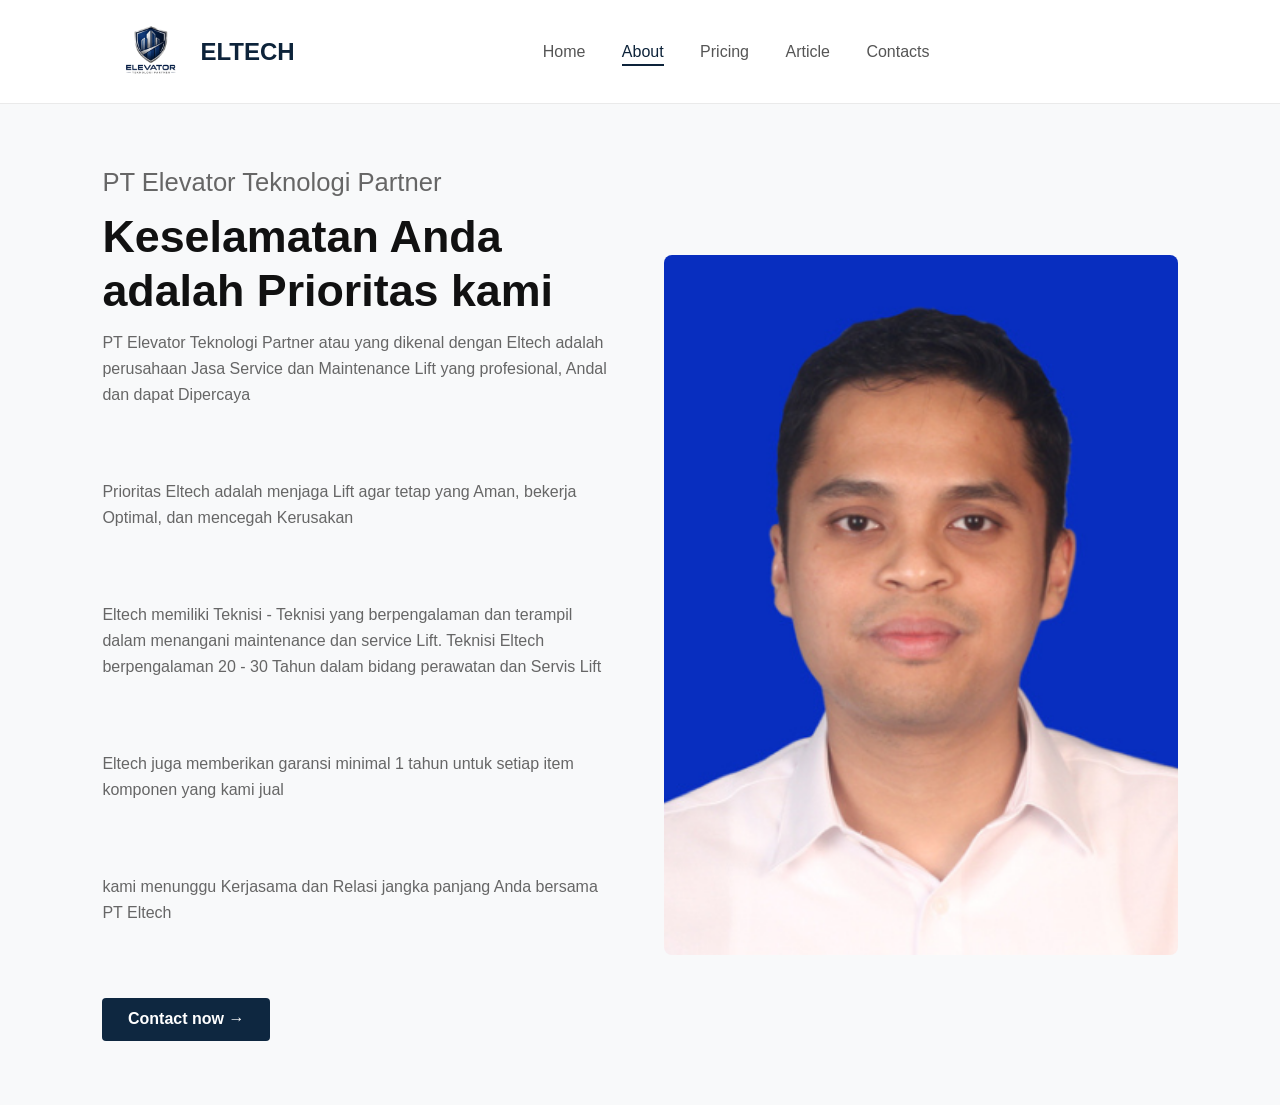
==== About.html @ d8658429 "Update code" ====
<HTML><!-- Navigation Bar -->
<header class="navbar">
    <title>ELTECH Elevator</title>
  <!-- Menghubungkan file CSS -->
  <link rel="stylesheet" href="Eltech.css">
  <div class="logo">
    <img src="logo.png" alt="Eltech Logo" class="Logo-img">
    <span>ELTECH</span>
  </div>
  <nav class="nav-links">
    <a href="index.html">Home</a>
    <a href="About.html" class="active">About</a>
    <a href="Pricing.html">Pricing</a>
    <a href="Article.html">Article</a>
    <a href="Contacts.html">Contacts</a>
  </nav>
  <div class="auth-buttons">
    <!--a href="#" class="btn-login">Log in</!--a-->
    <!--a-- href="#" class="btn-signup">Sign up</!--a-->
  </div>
</header>

<!-- Hero Section -->
<section class="hero">
  <div class="hero-content">
    <span class="sub-heading">PT Elevator Teknologi Partner</span>
    <h1>Keselamatan Anda adalah Prioritas kami</h1>
    <p>PT Elevator Teknologi Partner atau yang dikenal dengan Eltech adalah perusahaan Jasa Service dan Maintenance Lift yang profesional, Andal dan dapat Dipercaya</p>
    <p>Prioritas Eltech adalah menjaga Lift agar tetap yang Aman, bekerja Optimal, dan mencegah Kerusakan </p>
    <p>Eltech memiliki Teknisi - Teknisi yang berpengalaman dan terampil dalam menangani maintenance dan service Lift. Teknisi Eltech berpengalaman 20 - 30 Tahun dalam bidang perawatan dan Servis Lift</p>
    <p>Eltech juga memberikan garansi minimal 1 tahun untuk setiap item komponen yang kami jual</p>
    <p>kami menunggu Kerjasama dan Relasi jangka panjang Anda bersama PT Eltech</p>
    <a href="ContactNow.html" class="btn-cta">Contact now &rarr;</a>
  </div>
  <div class="hero-image">
    <img src="Untitled design (1).png" alt="tes">
  </div>
</section>

</HTML>
---- Eltech.css ----
* {
  box-sizing: border-box;
  margin: 0;
  padding: 0;
  font-family: 'Segoe UI', Tahoma, Geneva, Verdana, sans-serif;
}

/* Navbar */
.navbar {
  display: flex;
  justify-content: space-between;
  align-items: center;
  padding: 1.2rem 8%;
  background-color: #ffffff;
  border-bottom: 1px solid #eaeaea;
}

.logo {
  display: flex;
  align-items: center; /* Menyeseuaikan posisi vertikal agar sejajar di tengah */
  gap: 0.5px;
  font-weight: 800;
  font-size: 1.5rem;
  color: #0d233a;
}

.logo-img {
  height: 65px;        /* Atur tinggi logo sesuai kebutuhan */
  width: auto;         /* Mempertahankan rasio lebar gambar */
}
.nav-links a {
  margin: 0 1rem;
  text-decoration: none;
  color: #555;
  font-weight: 500;
}

.nav-links a.active, .nav-links a:hover {
  color: #0d233a;
  border-bottom: 2px solid #0d233a;
  padding-bottom: 4px;
}

.auth-buttons {
  display: flex;
  align-items: center;
  gap: 1rem;
}

.btn-login {
  text-decoration: none;
  color: #333;
}

.btn-signup {
  text-decoration: none;
  background-color: #0e2740;
  color: #fff;
  padding: 0.6rem 1.2rem;
  border-radius: 4px;
}

/* Hero Section */
.hero {
  display: grid;
  grid-template-columns: 1fr 1fr;
  align-items: center;
  padding: 4rem 8%;
  background-color: #f8f9fa;
  gap: 3rem;
}

.hero-content .sub-heading {
  color: #666;
  font-size: 1.6rem;
}


.hero-content h1 {
  font-size: 2.8rem;
  color: #111;
  margin: 0.8rem 0;
  line-height: 1.2;
}

.hero-content p {
  color: #666;
  margin-bottom: 4.5rem;
  line-height: 1.6;
}

.btn-cta {
  display: inline-block;
  background-color: #0e2740;
  color: #fff;
  padding: 0.8rem 1.6rem;
  border-radius: 4px;
  text-decoration: none;
  font-weight: 600;
}

.hero-image img {
  width: 100%;
  border-radius: 8px;
  object-fit: cover;
}

/* Responsif untuk Layar HP */
@media (max-width: 768px) {
  .hero {
    grid-template-columns: 1fr;
  }
  .nav-links {
    display: none; /* Dapat diganti dengan toggle hamburger menu */
  }
}
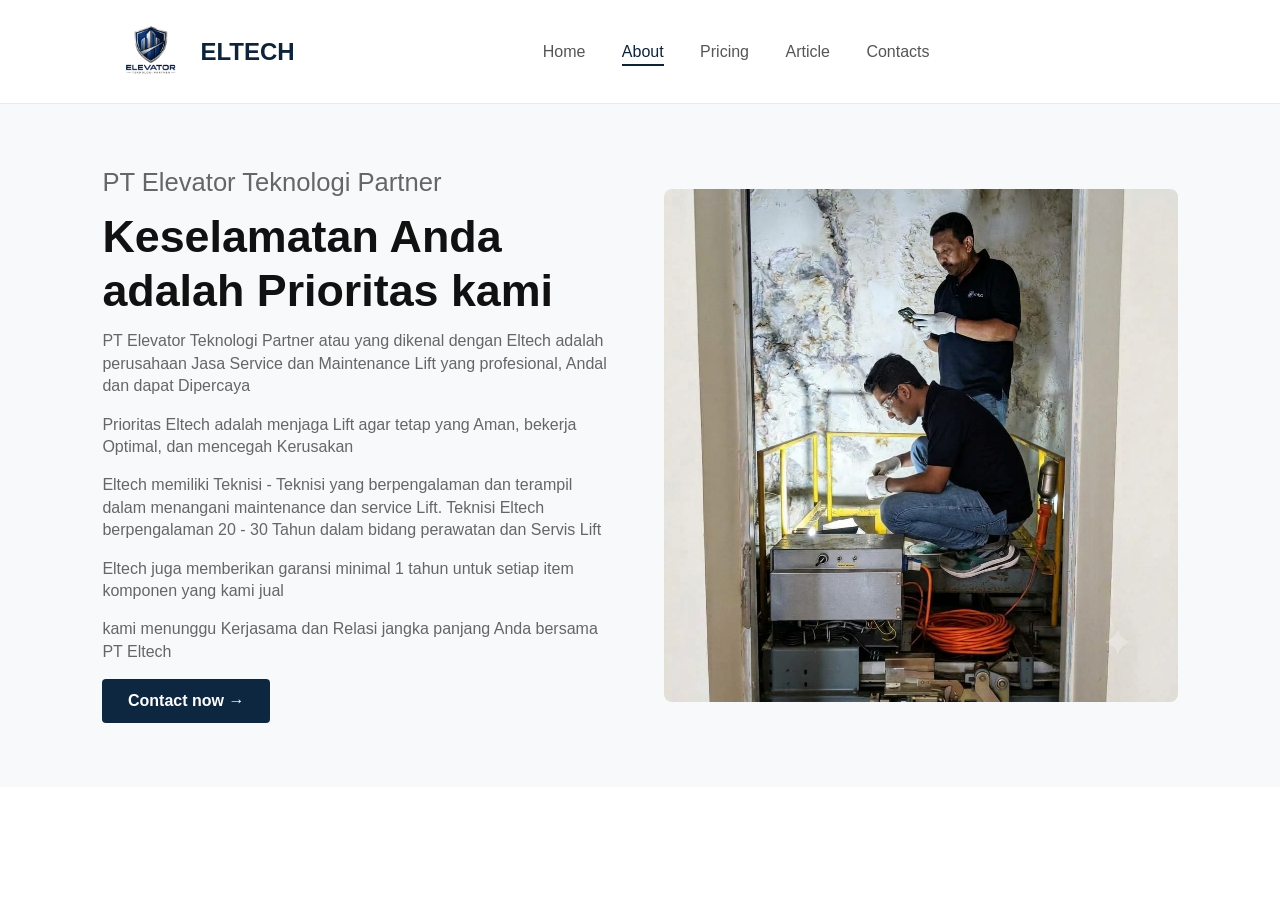
==== commit 45e279a2: "Update website" ====
--- a/About.html
+++ b/About.html
@@ -30,10 +30,10 @@
     <p>Eltech memiliki Teknisi - Teknisi yang berpengalaman dan terampil dalam menangani maintenance dan service Lift. Teknisi Eltech berpengalaman 20 - 30 Tahun dalam bidang perawatan dan Servis Lift</p>
     <p>Eltech juga memberikan garansi minimal 1 tahun untuk setiap item komponen yang kami jual</p>
     <p>kami menunggu Kerjasama dan Relasi jangka panjang Anda bersama PT Eltech</p>
-    <a href="ContactNow.html" class="btn-cta">Contact now &rarr;</a>
+    <a href="https://wa.me/6289674714790?text=Halo%20ELTECH,%20saya%20ingin%20bertanya%20mengenai%20layanan%20elevator" target="_blank" class="btn-cta">Contact now &rarr;</a>
   </div>
   <div class="hero-image">
-    <img src="Untitled design (1).png" alt="tes">
+    <img src="Pekerja Eltech.jpg" alt="tes">
   </div>
 </section>
 
--- a/Eltech.css
+++ b/Eltech.css
@@ -85,8 +85,8 @@
 
 .hero-content p {
   color: #666;
-  margin-bottom: 4.5rem;
-  line-height: 1.6;
+  margin-bottom: 1rem;
+  line-height: 1.4;
 }
 
 .btn-cta {
@@ -113,4 +113,193 @@
   .nav-links {
     display: none; /* Dapat diganti dengan toggle hamburger menu */
   }
+}
+/* --- Pricing Page Styling --- */
+.pricing-section {
+    padding: 50px 20px;
+    text-align: center;
+    max-width: 1200px;
+    margin: 0 auto;
+}
+
+.pricing-title {
+    font-size: 2.2rem;
+    margin-bottom: 10px;
+    color: #333;
+}
+
+.pricing-subtitle {
+    color: #666;
+    margin-bottom: 40px;
+    font-size: 1rem;
+}
+
+/* Container utama Flexbox (Kiri & Kanan) */
+.pricing-container {
+    display: flex;
+    justify-content: center;
+    gap: 30px;
+    flex-wrap: wrap; /* Menyusun ke bawah jika layar HP */
+}
+
+/* Kartu Produk/Layanan */
+.pricing-card {
+    background: #ffffff;
+    border: 1px solid #e0e0e0;
+    border-radius: 12px;
+    overflow: hidden;
+    width: 100%;
+    max-width: 450px;
+    box-shadow: 0 4px 15px rgba(0, 0, 0, 0.08);
+    display: flex;
+    flex-direction: column;
+    transition: transform 0.3s ease, box-shadow 0.3s ease;
+}
+
+.pricing-card:hover {
+    transform: translateY(-5px);
+    box-shadow: 0 8px 25px rgba(0, 0, 0, 0.12);
+}
+
+/* Gambar Building */
+.pricing-img {
+    width: 100%;
+    height: 250px;
+    object-fit: cover;
+}
+
+/* Konten Dalam Kartu */
+.pricing-content {
+    padding: 25px;
+    text-align: left;
+    display: flex;
+    flex-direction: column;
+    flex-grow: 1;
+}
+
+.pricing-content h2 {
+    font-size: 1.4rem;
+    margin-bottom: 10px;
+    color: #222;
+}
+
+.price {
+    font-size: 1.25rem;
+    font-weight: bold;
+    color: #0056b3;
+    margin-bottom: 20px;
+}
+
+.features {
+    list-style: none;
+    padding: 0;
+    margin-bottom: 25px;
+}
+
+.features li {
+    margin-bottom: 10px;
+    padding-left: 22px;
+    position: relative;
+    font-size: 0.95rem;
+    color: #444;
+}
+
+.features li::before {
+    content: "✓";
+    position: absolute;
+    left: 0;
+    color: #28a745;
+    font-weight: bold;
+}
+
+/* Tombol */
+.btn-pricing {
+    margin-top: auto;
+    display: block;
+    padding: 12px 20px;
+    background-color: #0056b3;
+    color: white;
+    text-align: center;
+    text-decoration: none;
+    border-radius: 6px;
+    font-weight: bold;
+    transition: background-color 0.2s ease;
+}
+
+.btn-pricing:hover {
+    background-color: #003d80;
+}
+
+/* --- Contact Page Styling --- */
+.contact-section {
+    padding: 60px 20px;
+    text-align: center;
+    max-width: 1100px;
+    margin: 0 auto;
+}
+
+.contact-title {
+    font-size: 2.2rem;
+    margin-bottom: 10px;
+    color: #333;
+}
+
+.contact-subtitle {
+    color: #666;
+    margin-bottom: 40px;
+    font-size: 1rem;
+}
+
+.contact-container {
+    display: flex;
+    justify-content: center;
+    gap: 30px;
+    flex-wrap: wrap; /* Menyesuaikan tata letak ke bawah saat dibuka di HP */
+}
+
+.contact-card {
+    background: #ffffff;
+    border: 1px solid #e0e0e0;
+    border-radius: 12px;
+    padding: 30px 20px;
+    width: 100%;
+    max-width: 320px;
+    box-shadow: 0 4px 15px rgba(0, 0, 0, 0.05);
+    display: flex;
+    flex-direction: column;
+    align-items: center;
+    transition: transform 0.3s ease, box-shadow 0.3s ease;
+}
+
+.contact-card:hover {
+    transform: translateY(-5px);
+    box-shadow: 0 8px 25px rgba(0, 0, 0, 0.1);
+}
+
+.contact-icon {
+    font-size: 2.5rem;
+    margin-bottom: 15px;
+}
+
+.contact-card h3 {
+    font-size: 1.25rem;
+    margin-bottom: 10px;
+    color: #222;
+}
+
+.contact-card p {
+    color: #555;
+    font-size: 0.95rem;
+    line-height: 1.6;
+    margin: 0;
+}
+
+.contact-card a {
+    color: #0056b3;
+    text-decoration: none;
+    font-weight: 600;
+}
+
+.contact-card a:hover {
+    text-decoration: underline;
 }
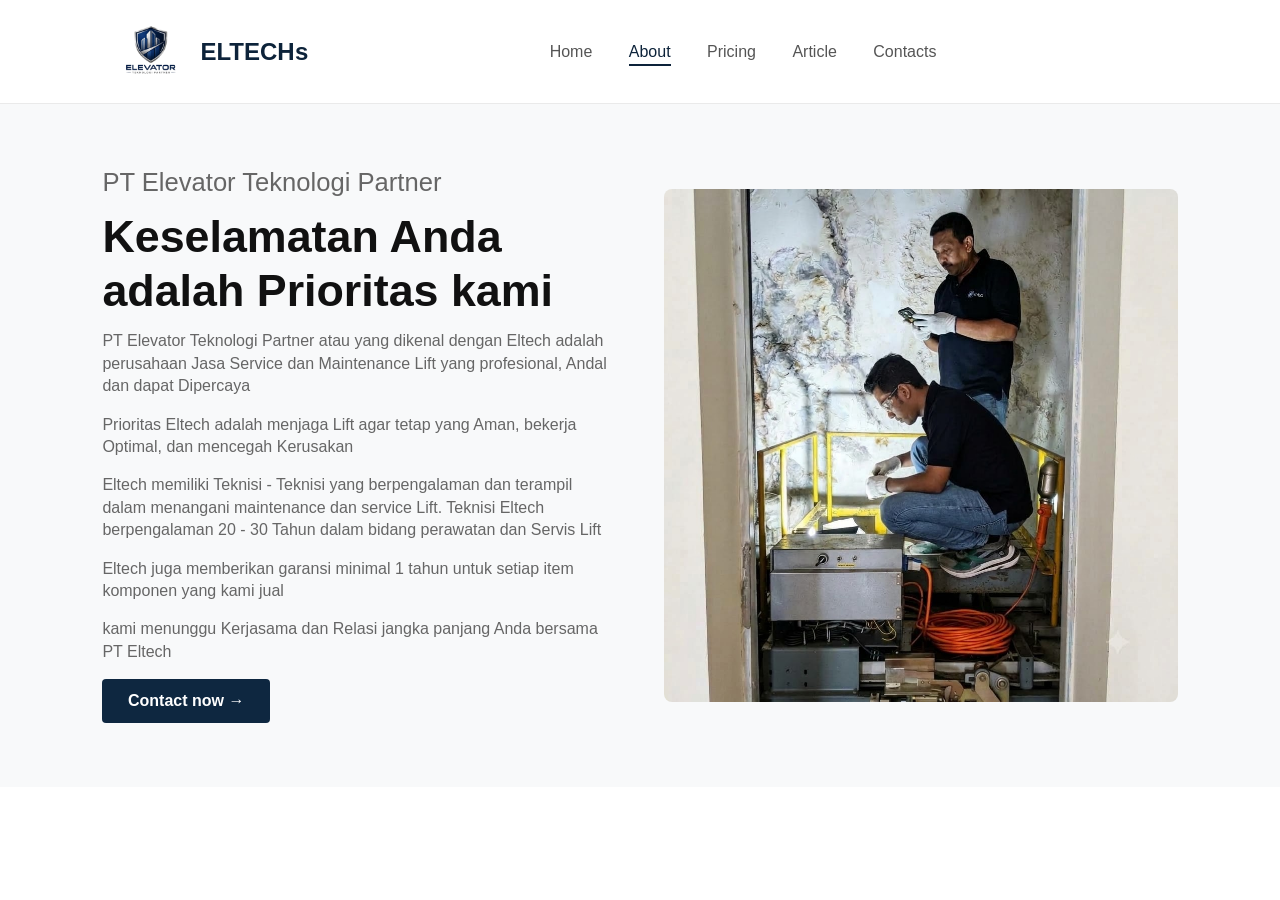
==== commit d7012624: "Update Bugs" ====
--- a/About.html
+++ b/About.html
@@ -1,11 +1,12 @@
 <HTML><!-- Navigation Bar -->
+<head><meta name="viewport" content="width=device-width, initial-scale=1.0"></head>
 <header class="navbar">
     <title>ELTECH Elevator</title>
   <!-- Menghubungkan file CSS -->
   <link rel="stylesheet" href="Eltech.css">
   <div class="logo">
     <img src="logo.png" alt="Eltech Logo" class="Logo-img">
-    <span>ELTECH</span>
+    <span>ELTECH</span>s
   </div>
   <nav class="nav-links">
     <a href="index.html">Home</a>
--- a/Eltech.css
+++ b/Eltech.css
@@ -118,7 +118,7 @@
 .pricing-section {
     padding: 50px 20px;
     text-align: center;
-    max-width: 1200px;
+    max-width: 100%;
     margin: 0 auto;
 }
 
@@ -149,7 +149,7 @@
     border-radius: 12px;
     overflow: hidden;
     width: 100%;
-    max-width: 450px;
+    max-width: 100%;
     box-shadow: 0 4px 15px rgba(0, 0, 0, 0.08);
     display: flex;
     flex-direction: column;
@@ -234,7 +234,7 @@
 .contact-section {
     padding: 60px 20px;
     text-align: center;
-    max-width: 1100px;
+    max-width: 100%;
     margin: 0 auto;
 }
 
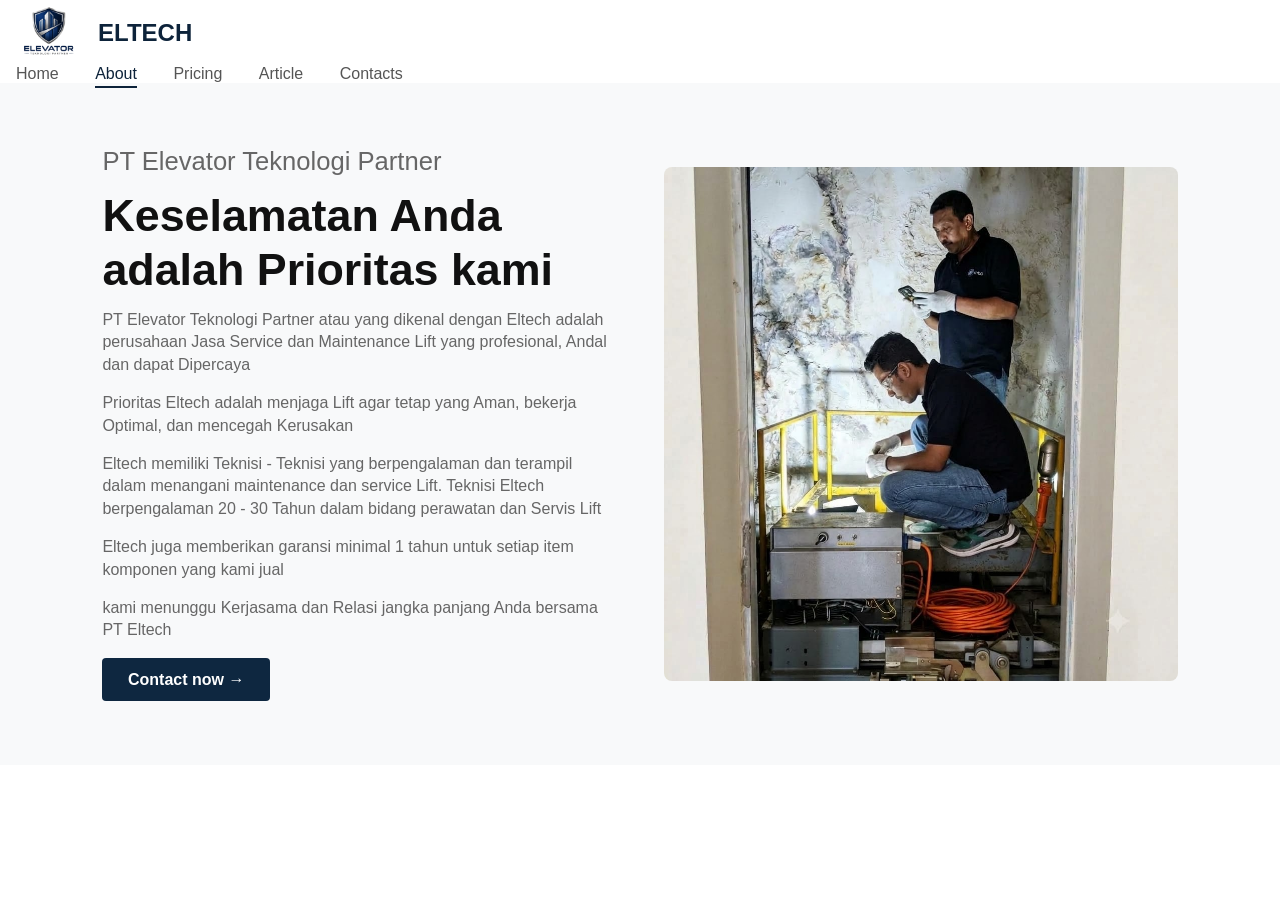
==== commit 28d50786: "EDIT CSS NAVBAR HP DAN ABOUT KELEBIHAN s" ====
--- a/About.html
+++ b/About.html
@@ -6,7 +6,7 @@
   <link rel="stylesheet" href="Eltech.css">
   <div class="logo">
     <img src="logo.png" alt="Eltech Logo" class="Logo-img">
-    <span>ELTECH</span>s
+    <span>ELTECH</span>
   </div>
   <nav class="nav-links">
     <a href="index.html">Home</a>
--- a/Eltech.css
+++ b/Eltech.css
@@ -6,13 +6,39 @@
 }
 
 /* Navbar */
-.navbar {
-  display: flex;
-  justify-content: space-between;
-  align-items: center;
-  padding: 1.2rem 8%;
-  background-color: #ffffff;
-  border-bottom: 1px solid #eaeaea;
+@media (max-width: 768px) {
+    .navbar {
+        display: flex;
+        justify-content: space-between;
+        flex-direction: column; /* Menyusun logo dan menu secara vertikal */
+        align-items: center;
+        gap: 8px;
+        margin: 0 auto;
+        padding: 8px;
+        width: 100%;
+        background-color: #ffffff; /* Latar belakang putih tebal */
+        position: relative;
+        z-index: 9999; /* Memastikan navbar tidak tertutup gambar/elemen lain */
+        box-shadow: 0 2px 8px rgba(0, 0, 0, 0.1);
+    }
+
+    .nav-links {
+        display: flex !important;
+        flex-wrap: wrap; /* Mencegah teks terpotong ke samping */
+        justify-content: center;
+        align-items: center;
+        gap: 10px 15px;
+        width: 100%;
+        margin-top: 10px;
+        padding: 0;
+    }
+
+    .nav-links a {
+        color: #333333 !important; /* Warna teks gelap yang kontras */
+        font-size: 0.9rem;
+        padding: 4px 8px;
+        text-decoration: none;
+    }
 }
 
 .logo {
@@ -22,6 +48,7 @@
   font-weight: 800;
   font-size: 1.5rem;
   color: #0d233a;
+  min-width: auto;
 }
 
 .logo-img {
@@ -42,6 +69,7 @@
 }
 
 .auth-buttons {
+  display: none;
   display: flex;
   align-items: center;
   gap: 1rem;
@@ -111,7 +139,7 @@
     grid-template-columns: 1fr;
   }
   .nav-links {
-    display: none; /* Dapat diganti dengan toggle hamburger menu */
+     /*display: none; Dapat diganti dengan toggle hamburger menu */
   }
 }
 /* --- Pricing Page Styling --- */
@@ -148,7 +176,7 @@
     border: 1px solid #e0e0e0;
     border-radius: 12px;
     overflow: hidden;
-    width: 100%;
+    width: 40%;
     max-width: 100%;
     box-shadow: 0 4px 15px rgba(0, 0, 0, 0.08);
     display: flex;
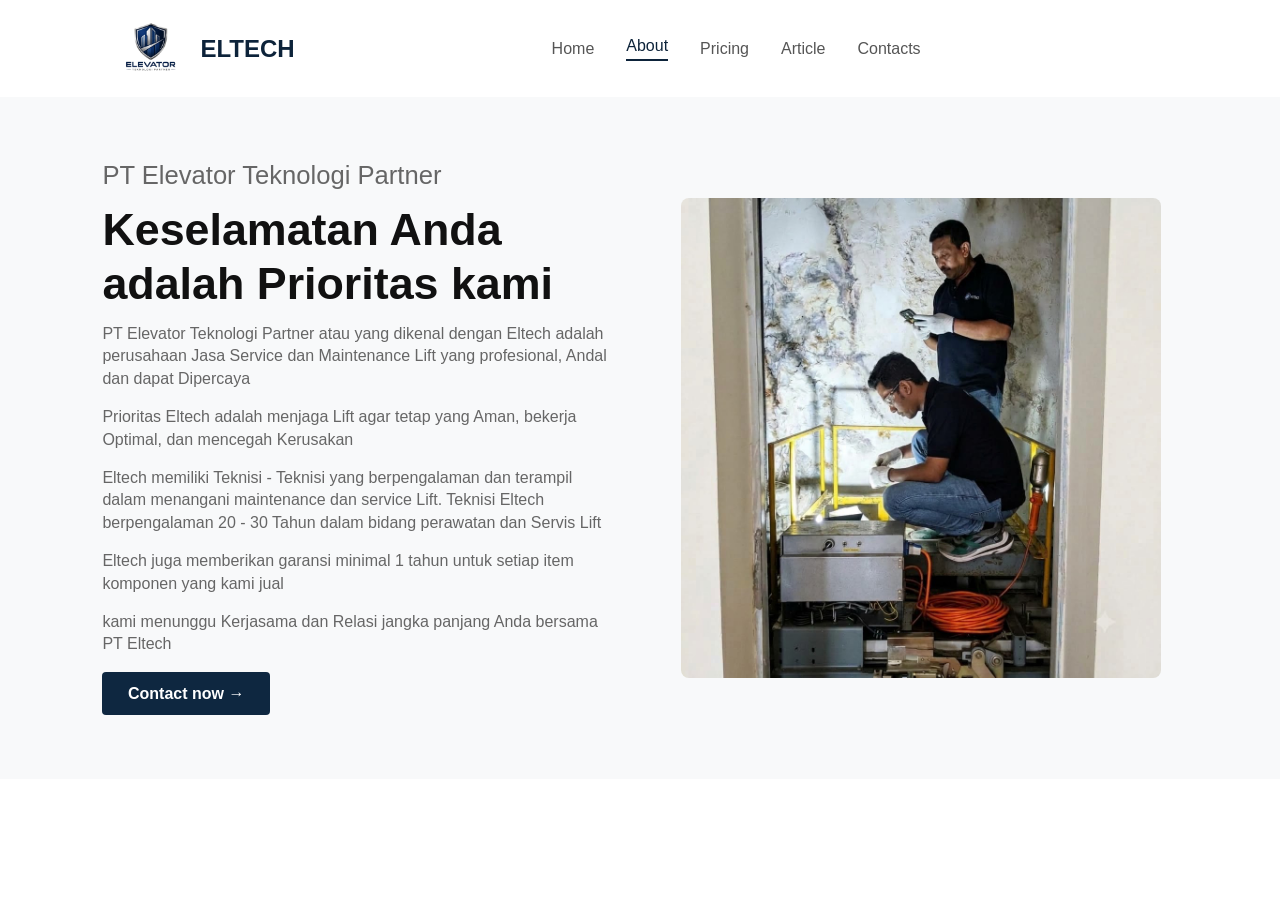
==== commit d1751247: "Eltech Elevator Indonesia" ====
--- a/About.html
+++ b/About.html
@@ -1,7 +1,7 @@
 <HTML><!-- Navigation Bar -->
 <head><meta name="viewport" content="width=device-width, initial-scale=1.0"></head>
 <header class="navbar">
-    <title>ELTECH Elevator</title>
+    <title>ELTECH Elevator Indonesia</title>
   <!-- Menghubungkan file CSS -->
   <link rel="stylesheet" href="Eltech.css">
   <div class="logo">
--- a/Eltech.css
+++ b/Eltech.css
@@ -27,7 +27,7 @@
         flex-wrap: wrap; /* Mencegah teks terpotong ke samping */
         justify-content: center;
         align-items: center;
-        gap: 10px 15px;
+        gap: 4px;
         width: 100%;
         margin-top: 10px;
         padding: 0;
@@ -97,6 +97,10 @@
   background-color: #f8f9fa;
   gap: 3rem;
 }
+.hero-image {
+  display: flex;
+  justify-content: center;
+}
 
 .hero-content .sub-heading {
   color: #666;
@@ -129,61 +133,39 @@
 
 .hero-image img {
   width: 100%;
+  max-width: 480px;
+  height: auto;
   border-radius: 8px;
   object-fit: cover;
 }
 
-/* Responsif untuk Layar HP */
-@media (max-width: 768px) {
-  .hero {
-    grid-template-columns: 1fr;
-  }
-  .nav-links {
-     /*display: none; Dapat diganti dengan toggle hamburger menu */
-  }
-}
-/* --- Pricing Page Styling --- */
-.pricing-section {
-    padding: 50px 20px;
-    text-align: center;
-    max-width: 100%;
-    margin: 0 auto;
-}
-
-.pricing-title {
-    font-size: 2.2rem;
-    margin-bottom: 10px;
-    color: #333;
-}
-
-.pricing-subtitle {
-    color: #666;
-    margin-bottom: 40px;
-    font-size: 1rem;
-}
-
-/* Container utama Flexbox (Kiri & Kanan) */
+
+/* Containe utama Flexbox (Kiri & Kanan) */
 .pricing-container {
     display: flex;
     justify-content: center;
     gap: 30px;
     flex-wrap: wrap; /* Menyusun ke bawah jika layar HP */
-}
-
+  }
+  .pricing-img {
+    width: 100%;
+    height: auto; /* Tinggi gambar menyesuaikan skala lebar skrin secara nisbah */
+    max-height: 220px;
+    object-fit: cover; /* Gunakan 'contain' jika mahu keseluruhan gambar kelihatan tanpa sebarang potongan */
+  }
 /* Kartu Produk/Layanan */
 .pricing-card {
     background: #ffffff;
     border: 1px solid #e0e0e0;
     border-radius: 12px;
     overflow: hidden;
-    width: 40%;
-    max-width: 100%;
+    flex: 1 1 280px;
+    max-width: 360px;
     box-shadow: 0 4px 15px rgba(0, 0, 0, 0.08);
     display: flex;
     flex-direction: column;
     transition: transform 0.3s ease, box-shadow 0.3s ease;
 }
-
 .pricing-card:hover {
     transform: translateY(-5px);
     box-shadow: 0 8px 25px rgba(0, 0, 0, 0.12);
@@ -192,7 +174,8 @@
 /* Gambar Building */
 .pricing-img {
     width: 100%;
-    height: 250px;
+    height: auto;
+
     object-fit: cover;
 }
 
@@ -282,7 +265,7 @@
     display: flex;
     justify-content: center;
     gap: 30px;
-    flex-wrap: wrap; /* Menyesuaikan tata letak ke bawah saat dibuka di HP */
+    flex-wrap: wrap;
 }
 
 .contact-card {
@@ -330,4 +313,42 @@
 
 .contact-card a:hover {
     text-decoration: underline;
+}
+
+.navbar {
+  display: flex;
+  justify-content: space-between; /* Memisahkan logo di kiri dan menu di kanan */
+  align-items: center;
+  padding: 1rem 8%;
+  background-color: #ffffff;
+  box-shadow: 0 2px 8px rgba(0, 0, 0, 0.1);
+}
+
+.nav-links {
+  display: flex;
+  align-items: center;
+}
+
+.nav-links a {
+  margin: 0 1rem;
+  text-decoration: none;
+  color: #555;
+  font-weight: 500;
+}
+
+.nav-links a.active, 
+.nav-links a:hover {
+  color: #0d233a;
+  border-bottom: 2px solid #0d233a;
+  padding-bottom: 4px;
+}
+
+/* Responsif untuk Layar HP */
+@media (max-width: 768px) { 
+.hero {
+        grid-template-columns: 1fr;
+        padding: 2rem 5%;
+        gap: 1.5rem;
+        text-align: center;
+    }
 }
